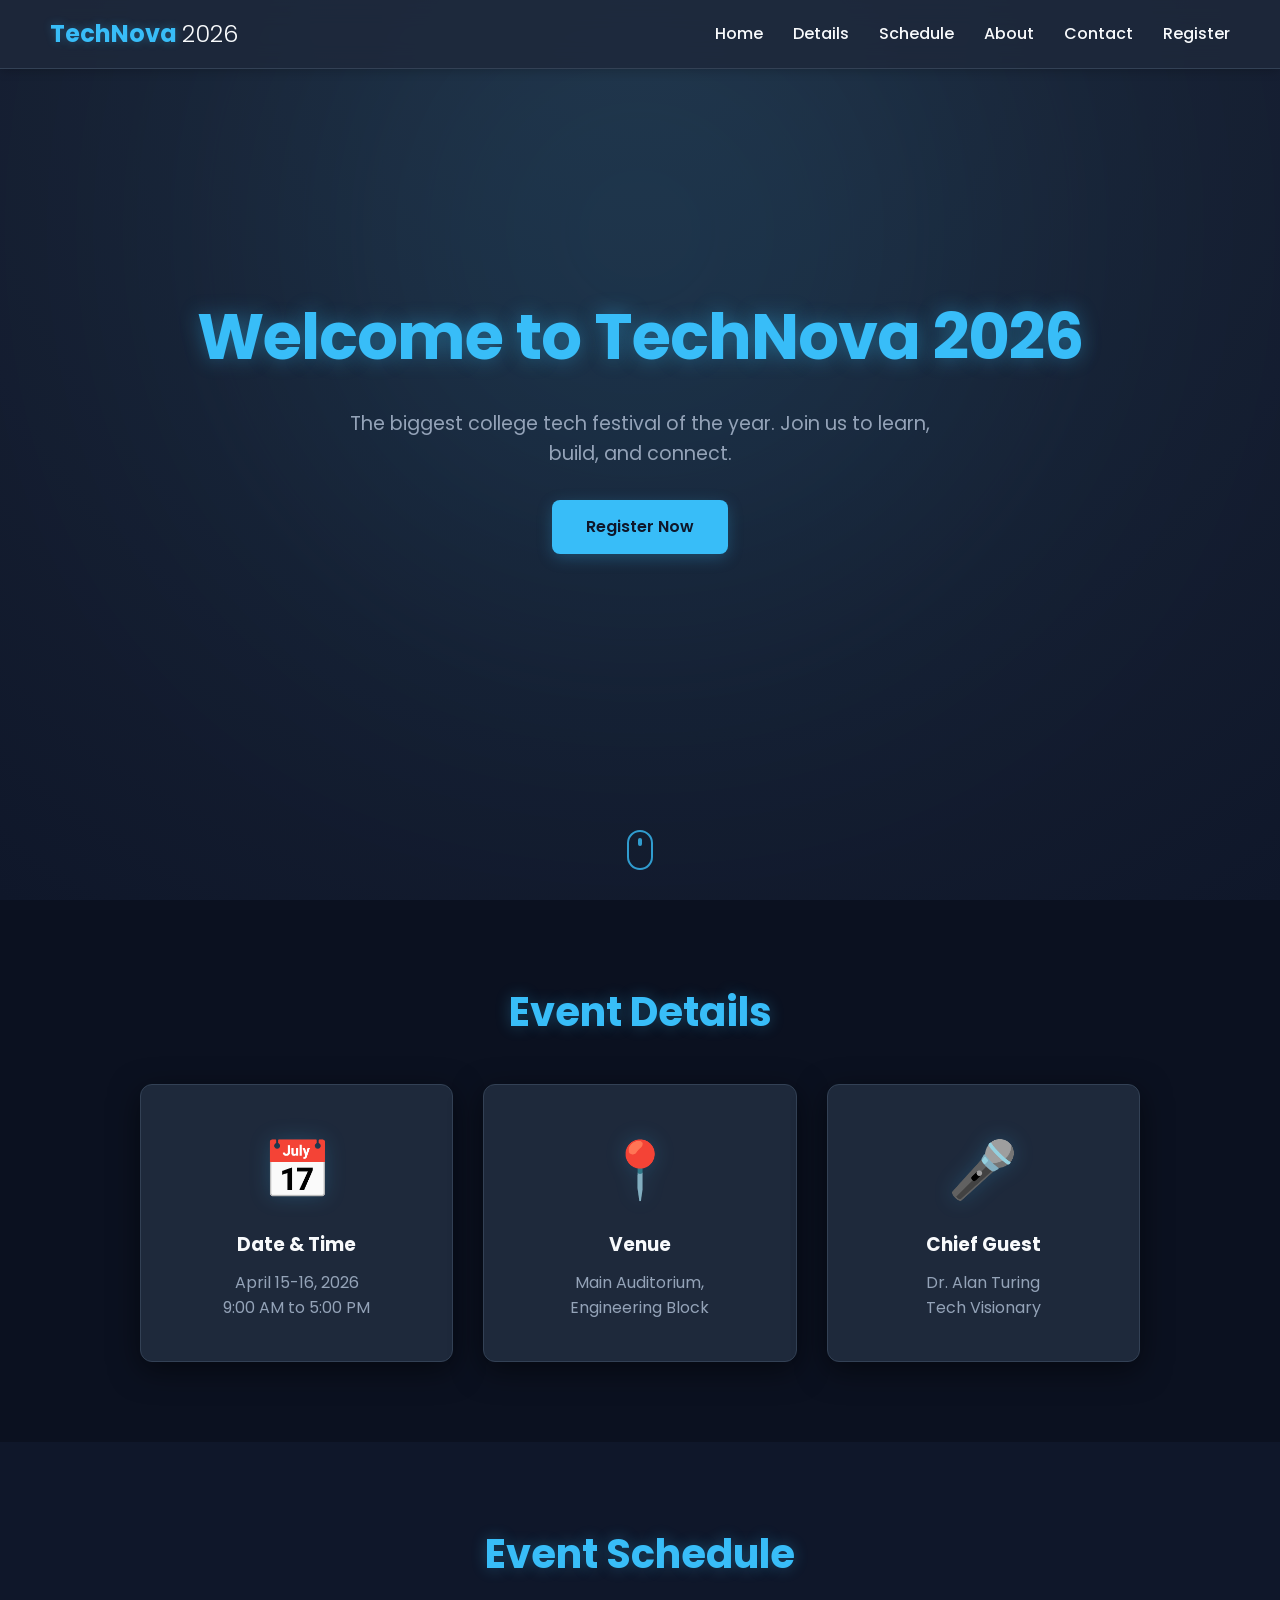
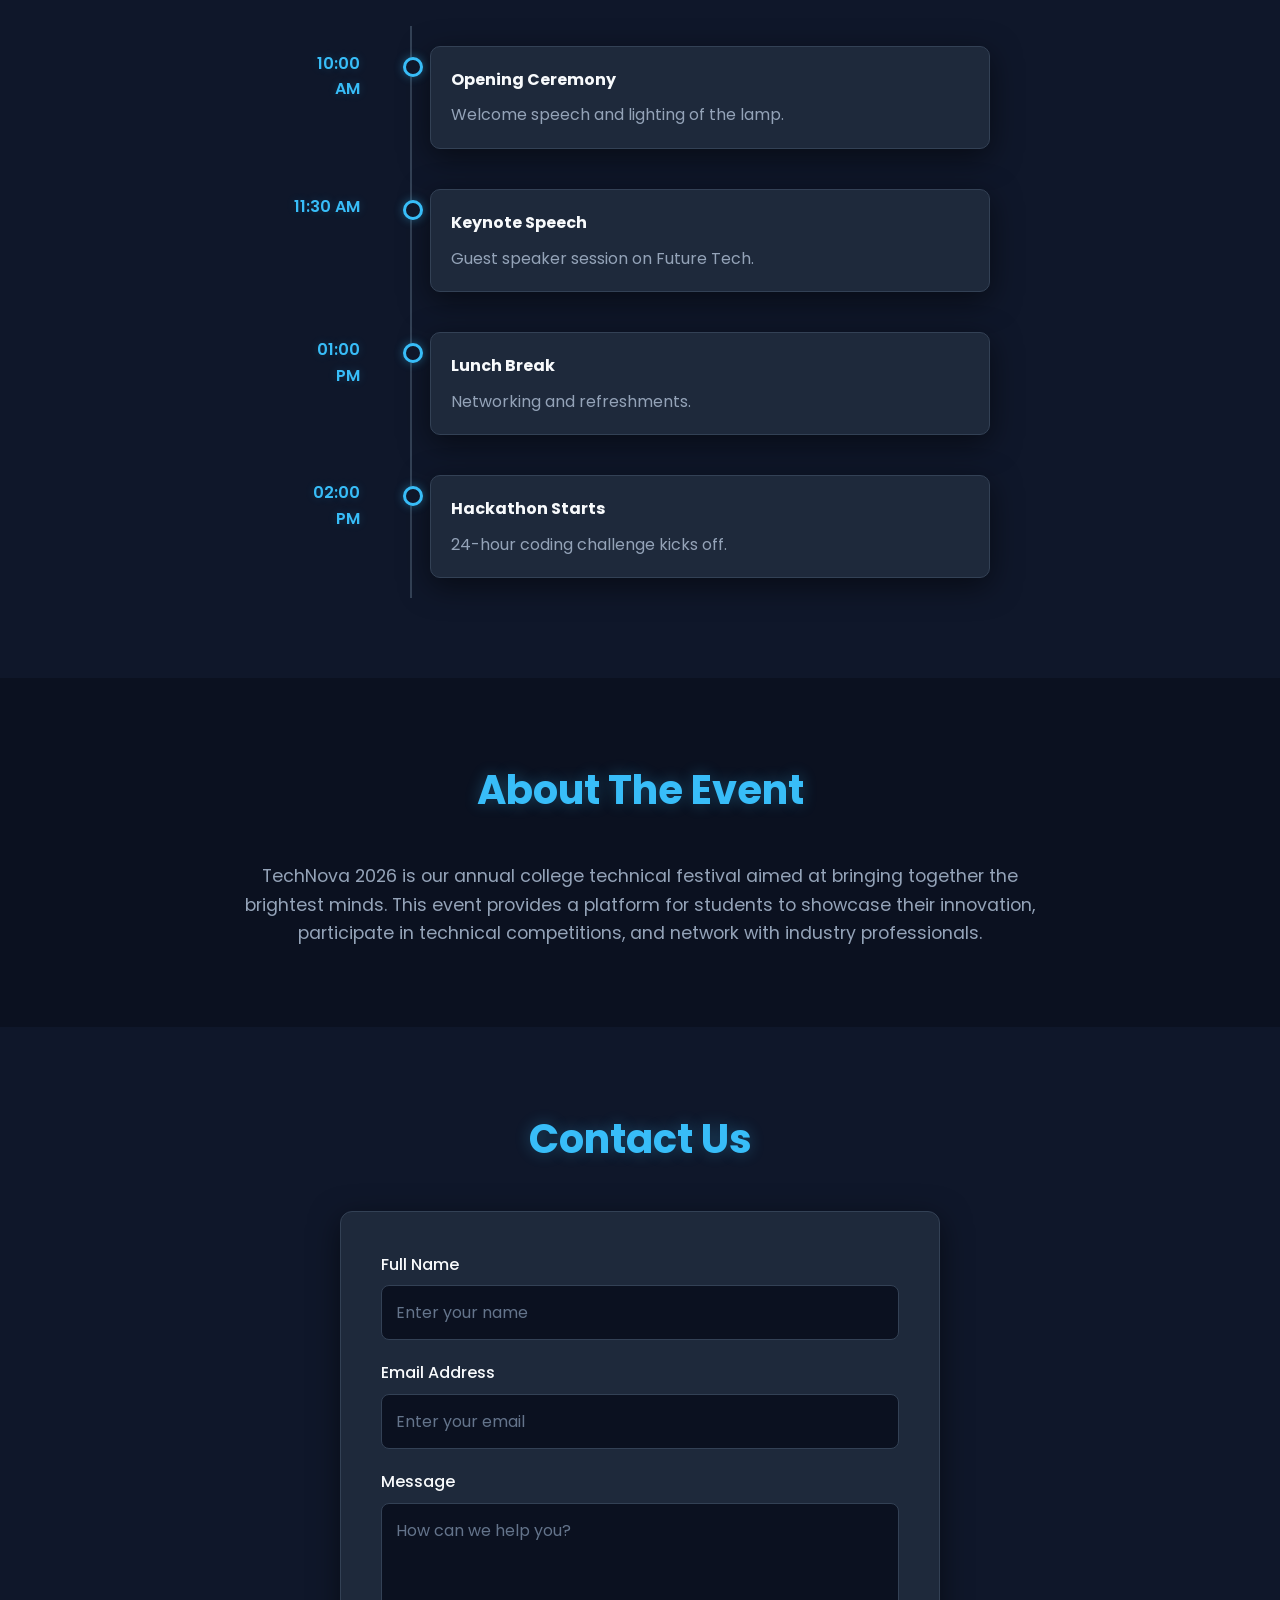
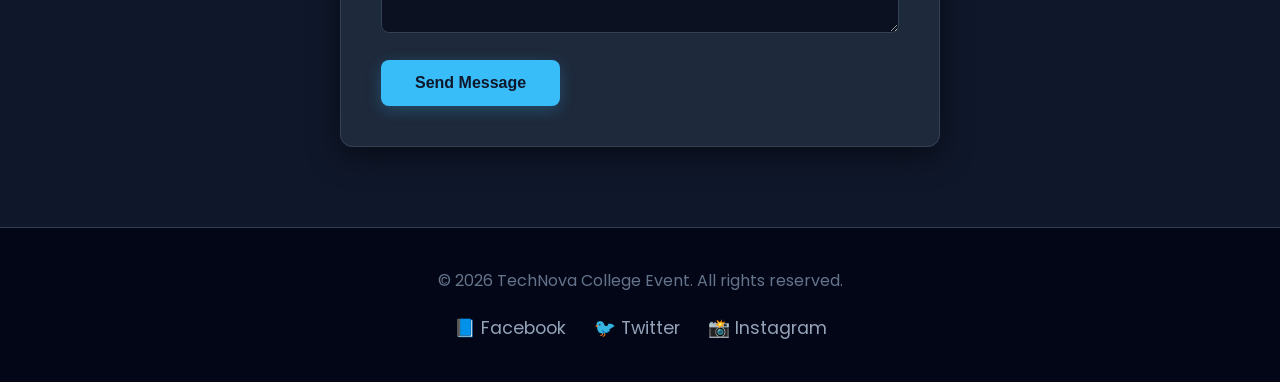
==== index.html @ 91aa0ccd "first commit" ====
<!DOCTYPE html>
<html lang="en">
<head>
    <meta charset="UTF-8">
    <meta name="viewport" content="width=device-width, initial-scale=1.0">
    <title>TechNova 2026 - College Tech Fest</title>
    <link href="https://fonts.googleapis.com/css2?family=Poppins:wght@300;400;500;600;700&display=swap" rel="stylesheet">
    <link rel="stylesheet" href="style.css">
</head>
<body>

    <header id="navbar">
        <div class="logo">TechNova <span>2026</span></div>
        <nav>
            <ul class="nav-links">
                <li><a href="#home">Home</a></li>
                <li><a href="#details">Details</a></li>
                <li><a href="#schedule">Schedule</a></li>
                <li><a href="#about">About</a></li>
                <li><a href="#contact">Contact</a></li>
                <li><a href="register.html">Register</a></li>
            </ul>
        </nav>
        <div class="hamburger">
            <div class="line"></div>
            <div class="line"></div>
            <div class="line"></div>
        </div>
    </header>

    <section id="home" class="hero">
        <div class="hero-content fade-in">
            <h1>Welcome to TechNova 2026</h1>
            <p>The biggest college tech festival of the year. Join us to learn, build, and connect.</p>
            <a href="register.html" class="btn">Register Now</a>
        </div>
        <div class="scroll-mouse"></div>
    </section>

    <section id="details" class="details fade-in">
        <h2>Event Details</h2>
        <div class="cards-container">
            <div class="card">
                <div class="card-icon">📅</div>
                <h3>Date & Time</h3>
                <p>April 15-16, 2026</p>
                <p>9:00 AM to 5:00 PM</p>
            </div>
            <div class="card">
                <div class="card-icon">📍</div>
                <h3>Venue</h3>
                <p>Main Auditorium,</p>
                <p>Engineering Block</p>
            </div>
            <div class="card">
                <div class="card-icon">🎤</div>
                <h3>Chief Guest</h3>
                <p>Dr. Alan Turing</p>
                <p>Tech Visionary</p>
            </div>
        </div>
    </section>

    <section id="schedule" class="schedule fade-in">
        <h2>Event Schedule</h2>
        <div class="timeline">
            <div class="timeline-item">
                <div class="time">10:00 AM</div>
                <div class="event-info">
                    <h4>Opening Ceremony</h4>
                    <p>Welcome speech and lighting of the lamp.</p>
                </div>
            </div>
            <div class="timeline-item">
                <div class="time">11:30 AM</div>
                <div class="event-info">
                    <h4>Keynote Speech</h4>
                    <p>Guest speaker session on Future Tech.</p>
                </div>
            </div>
            <div class="timeline-item">
                <div class="time">01:00 PM</div>
                <div class="event-info">
                    <h4>Lunch Break</h4>
                    <p>Networking and refreshments.</p>
                </div>
            </div>
            <div class="timeline-item">
                <div class="time">02:00 PM</div>
                <div class="event-info">
                    <h4>Hackathon Starts</h4>
                    <p>24-hour coding challenge kicks off.</p>
                </div>
            </div>
        </div>
    </section>

    <section id="about" class="about fade-in">
        <h2>About The Event</h2>
        <div class="about-content">
            <p>TechNova 2026 is our annual college technical festival aimed at bringing together the brightest minds. This event provides a platform for students to showcase their innovation, participate in technical competitions, and network with industry professionals.</p>
        </div>
    </section>

    <section id="contact" class="contact fade-in">
        <h2>Contact Us</h2>
        <div class="form-container">
            <form id="contact-form">
                <div class="input-group">
                    <label for="name">Full Name</label>
                    <input type="text" id="name" placeholder="Enter your name" required>
                </div>
                <div class="input-group">
                    <label for="email">Email Address</label>
                    <input type="email" id="email" placeholder="Enter your email" required>
                </div>
                <div class="input-group">
                    <label for="message">Message</label>
                    <textarea id="message" rows="4" placeholder="How can we help you?" required></textarea>
                </div>
                <button type="submit" class="btn">Send Message</button>
            </form>
        </div>
    </section>

    <footer>
        <p>&copy; 2026 TechNova College Event. All rights reserved.</p>
        <div class="socials">
            <a href="#">📘 Facebook</a>
            <a href="#">🐦 Twitter</a>
            <a href="#">📸 Instagram</a>
        </div>
    </footer>

    <script src="script.js"></script>
</body>
</html>
---- style.css ----
* {
    margin: 0;
    padding: 0;
    box-sizing: border-box;
}

html {
    scroll-behavior: smooth;
}

:root {
    --primary-blue: #38bdf8;
    --primary-hover: #0284c7;
    --bg-main: #0f172a;
    --bg-alt: #0b1120;
    --surface: #1e293b;
    --border-color: #334155;
    --text-main: #f8fafc;
    --text-muted: #94a3b8;
    --shadow: 0 8px 30px rgba(0,0,0,0.5);
    --transition: all 0.3s ease;
}

body {
    font-family: 'Poppins', sans-serif;
    background-color: var(--bg-main);
    color: var(--text-main);
    line-height: 1.6;
}

h1, h2, h3, h4 {
    color: var(--text-main);
    margin-bottom: 10px;
}

h2 {
    text-align: center;
    font-size: 2.5rem;
    margin-bottom: 40px;
    color: var(--primary-blue);
    text-shadow: 0 0 15px rgba(56, 189, 248, 0.3);
}

p {
    color: var(--text-muted);
}

header {
    background-color: rgba(30, 41, 59, 0.85);
    backdrop-filter: blur(12px);
    -webkit-backdrop-filter: blur(12px);
    border-bottom: 1px solid var(--border-color);
    padding: 15px 50px;
    display: flex;
    justify-content: space-between;
    align-items: center;
    position: fixed;
    top: 0;
    width: 100%;
    z-index: 1000;
    transition: var(--transition);
}

.logo {
    font-size: 1.5rem;
    font-weight: 700;
    color: var(--primary-blue);
    text-shadow: 0 0 10px rgba(56, 189, 248, 0.3);
}

.logo span {
    color: var(--text-main);
    font-weight: 300;
    text-shadow: none;
}

nav ul {
    list-style: none;
    display: flex;
}

nav ul li {
    margin-left: 30px;
}

nav ul li a {
    text-decoration: none;
    color: var(--text-main);
    font-weight: 500;
    transition: var(--transition);
}

nav ul li a:hover {
    color: var(--primary-blue);
    text-shadow: 0 0 8px rgba(56, 189, 248, 0.4);
}

.hamburger {
    display: none;
    cursor: pointer;
}

.hamburger .line {
    width: 25px;
    height: 3px;
    background-color: var(--text-main);
    margin: 5px;
    border-radius: 3px;
}

.hero {
    height: 100vh;
    background: radial-gradient(circle at center top, #1e293b 0%, #0f172a 100%);
    display: flex;
    align-items: center;
    justify-content: center;
    text-align: center;
    padding: 0 20px;
    position: relative;
    overflow: hidden;
}

.hero::before {
    content: '';
    position: absolute;
    width: 50vw;
    height: 50vw;
    background: var(--primary-blue);
    filter: blur(180px);
    opacity: 0.15;
    border-radius: 50%;
    z-index: 0;
    top: -10%;
}

.hero-content {
    margin-top: -60px;
    position: relative;
    z-index: 1;
}

.hero-content h1 {
    font-size: 4rem;
    color: var(--primary-blue);
    margin-bottom: 20px;
    text-shadow: 0 0 20px rgba(56, 189, 248, 0.4);
    letter-spacing: -1px;
}

.hero-content p {
    font-size: 1.2rem;
    max-width: 600px;
    margin: 0 auto 30px auto;
    color: var(--text-muted);
}

.btn {
    display: inline-block;
    background-color: var(--primary-blue);
    color: #0f172a;
    padding: 14px 34px;
    border-radius: 8px;
    text-decoration: none;
    font-weight: 600;
    border: none;
    cursor: pointer;
    transition: var(--transition);
    font-size: 1rem;
    box-shadow: 0 4px 15px rgba(56, 189, 248, 0.25);
}

.btn:hover {
    background-color: var(--primary-hover);
    transform: translateY(-3px);
    box-shadow: 0 8px 25px rgba(56, 189, 248, 0.4);
    color: #ffffff;
}

.details {
    padding: 80px 20px;
    background-color: var(--bg-alt);
}

.cards-container {
    display: flex;
    justify-content: center;
    gap: 30px;
    flex-wrap: wrap;
    max-width: 1000px;
    margin: 0 auto;
}

.card {
    background-color: var(--surface);
    padding: 40px 30px;
    border-radius: 12px;
    border: 1px solid var(--border-color);
    box-shadow: var(--shadow);
    text-align: center;
    flex: 1;
    min-width: 250px;
    transition: var(--transition);
    position: relative;
    overflow: hidden;
}

.card:hover {
    transform: translateY(-8px);
    border-color: var(--primary-blue);
    box-shadow: 0 10px 30px rgba(56, 189, 248, 0.15);
}

.card-icon {
    font-size: 3.5rem;
    margin-bottom: 15px;
    filter: drop-shadow(0 0 10px rgba(56, 189, 248, 0.2));
}

.card h3 {
    color: var(--text-main);
}

.schedule {
    padding: 80px 20px;
    background-color: var(--bg-main);
}

.timeline {
    max-width: 700px;
    margin: 0 auto;
    position: relative;
    padding: 20px 0;
}

.timeline::before {
    content: '';
    position: absolute;
    top: 0;
    bottom: 0;
    left: 120px;
    width: 2px;
    background-color: var(--border-color);
}

.timeline-item {
    display: flex;
    margin-bottom: 40px;
    position: relative;
    align-items: flex-start;
}

.timeline-item:last-child {
    margin-bottom: 0;
}

.time {
    width: 100px;
    font-weight: 600;
    color: var(--primary-blue);
    text-align: right;
    padding-right: 30px;
    padding-top: 5px;
    flex-shrink: 0;
    text-shadow: 0 0 10px rgba(56, 189, 248, 0.2);
}

.event-info {
    background-color: var(--surface);
    padding: 20px;
    border-radius: 10px;
    border: 1px solid var(--border-color);
    box-shadow: var(--shadow);
    flex: 1;
    margin-left: 40px;
    position: relative;
    transition: var(--transition);
}

.event-info:hover {
    border-color: var(--primary-blue);
    box-shadow: 0 5px 20px rgba(56, 189, 248, 0.1);
}

.event-info h4 {
    color: var(--text-main);
}

.event-info::before {
    content: '';
    position: absolute;
    left: -28px;
    top: 10px;
    width: 14px;
    height: 14px;
    background-color: var(--bg-main);
    border: 3px solid var(--primary-blue);
    border-radius: 50%;
    box-shadow: 0 0 10px rgba(56, 189, 248, 0.4);
    z-index: 2;
}

.about {
    padding: 80px 20px;
    background-color: var(--bg-alt);
    text-align: center;
}

.about-content {
    max-width: 800px;
    margin: 0 auto;
    font-size: 1.1rem;
    color: var(--text-muted);
}

.contact {
    padding: 80px 20px;
    background-color: var(--bg-main);
}

.form-container {
    max-width: 600px;
    margin: 0 auto;
    background-color: var(--surface);
    padding: 40px;
    border-radius: 12px;
    border: 1px solid var(--border-color);
    box-shadow: var(--shadow);
}

.input-group {
    margin-bottom: 20px;
    text-align: left;
}

.input-group label {
    display: block;
    margin-bottom: 8px;
    font-weight: 500;
    color: var(--text-main);
}

.input-group input, 
.input-group textarea {
    width: 100%;
    padding: 14px;
    background-color: var(--bg-alt);
    border: 1px solid var(--border-color);
    color: var(--text-main);
    border-radius: 8px;
    font-family: 'Poppins', sans-serif;
    font-size: 1rem;
    outline: none;
    transition: var(--transition);
}

.input-group input::placeholder, 
.input-group textarea::placeholder {
    color: #64748b;
}

.input-group input:focus, 
.input-group textarea:focus {
    border-color: var(--primary-blue);
    background-color: var(--bg-main);
    box-shadow: 0 0 0 3px rgba(56, 189, 248, 0.15);
}

footer {
    background-color: #020617;
    color: var(--text-muted);
    text-align: center;
    padding: 40px 20px;
    border-top: 1px solid var(--border-color);
}

footer p {
    color: #64748b;
    margin-bottom: 20px;
}

.socials a {
    color: var(--text-muted);
    text-decoration: none;
    margin: 0 12px;
    font-size: 1.1rem;
    transition: var(--transition);
}

.socials a:hover {
    color: var(--primary-blue);
    text-shadow: 0 0 10px rgba(56, 189, 248, 0.4);
}

.fade-in {
    opacity: 0;
    transform: translateY(30px);
    transition: opacity 0.8s ease-out, transform 0.8s ease-out;
}

.fade-in.appear {
    opacity: 1;
    transform: translateY(0);
}

.scroll-mouse {
    position: absolute;
    bottom: 30px;
    left: 50%;
    transform: translateX(-50%);
    width: 26px;
    height: 40px;
    border: 2px solid var(--primary-blue);
    border-radius: 20px;
    z-index: 10;
    opacity: 0.8;
}

.scroll-mouse::before {
    content: '';
    position: absolute;
    top: 6px;
    left: 50%;
    transform: translateX(-50%);
    width: 4px;
    height: 8px;
    background-color: var(--primary-blue);
    border-radius: 2px;
    animation: scroll-wheel 1.5s infinite;
}

@keyframes scroll-wheel {
    0% {
        transform: translate(-50%, 0);
        opacity: 1;
    }
    100% {
        transform: translate(-50%, 15px);
        opacity: 0;
    }
}

@media (max-width: 768px) {
    header {
        padding: 15px 20px;
        background-color: rgba(30, 41, 59, 0.98);
    }

    nav ul {
        display: none;
        flex-direction: column;
        width: 100%;
        position: absolute;
        top: 65px;
        left: 0;
        background-color: var(--surface);
        text-align: center;
        border-bottom: 1px solid var(--border-color);
        box-shadow: var(--shadow);
    }
    
    nav ul.active {
        display: flex;
    }
    
    nav ul li {
        margin: 15px 0;
    }
    
    .hamburger {
        display: block;
    }

    .hero-content h1 {
        font-size: 2.8rem;
    }
    
    .hero::before {
        width: 80vw;
        height: 80vw;
    }

    .timeline::before {
        left: 20px;
    }
    
    .time {
        width: 100%;
        text-align: left;
        padding: 0 0 10px 40px;
    }
    
    .timeline-item {
        flex-direction: column;
    }
    
    .event-info {
        margin-left: 40px;
        width: calc(100% - 40px);
    }
    
    .event-info::before {
        left: -29px;
        top: -32px;
    }

    .cards-container {
        flex-direction: column;
    }
}
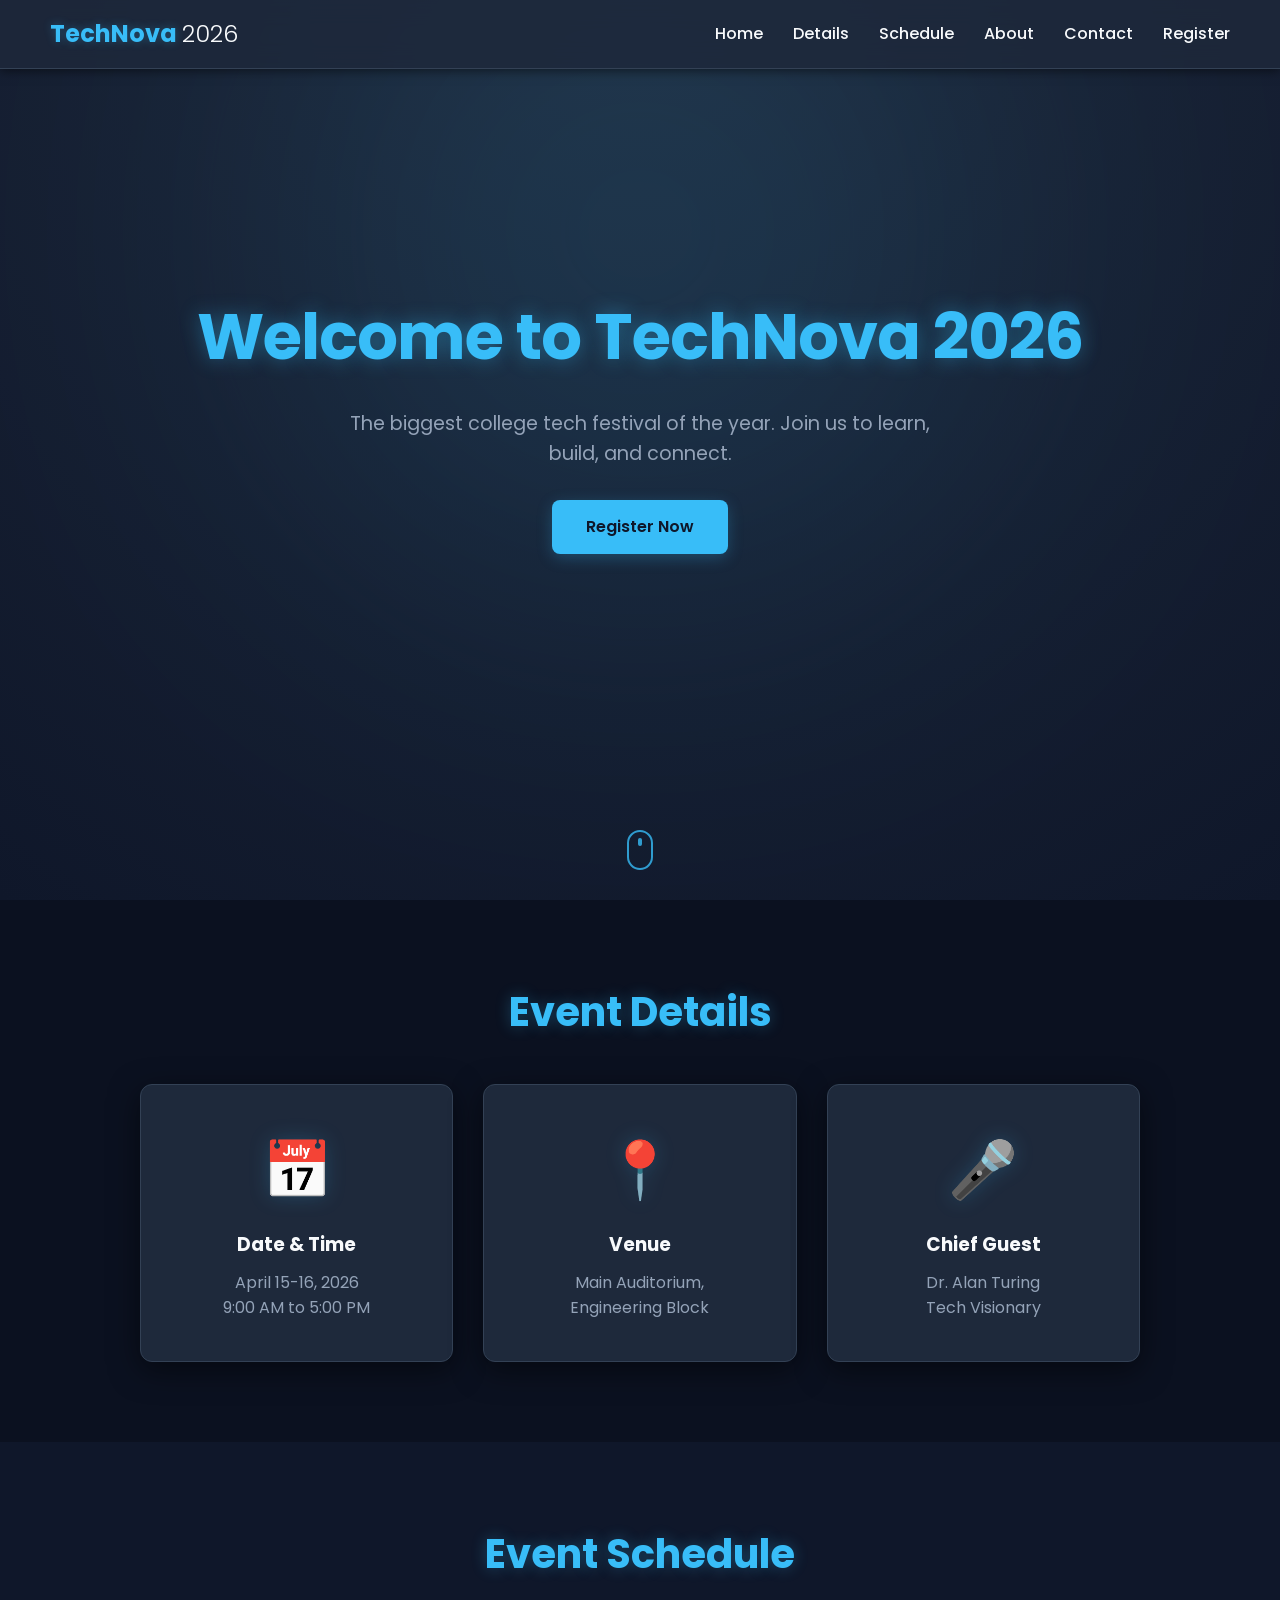
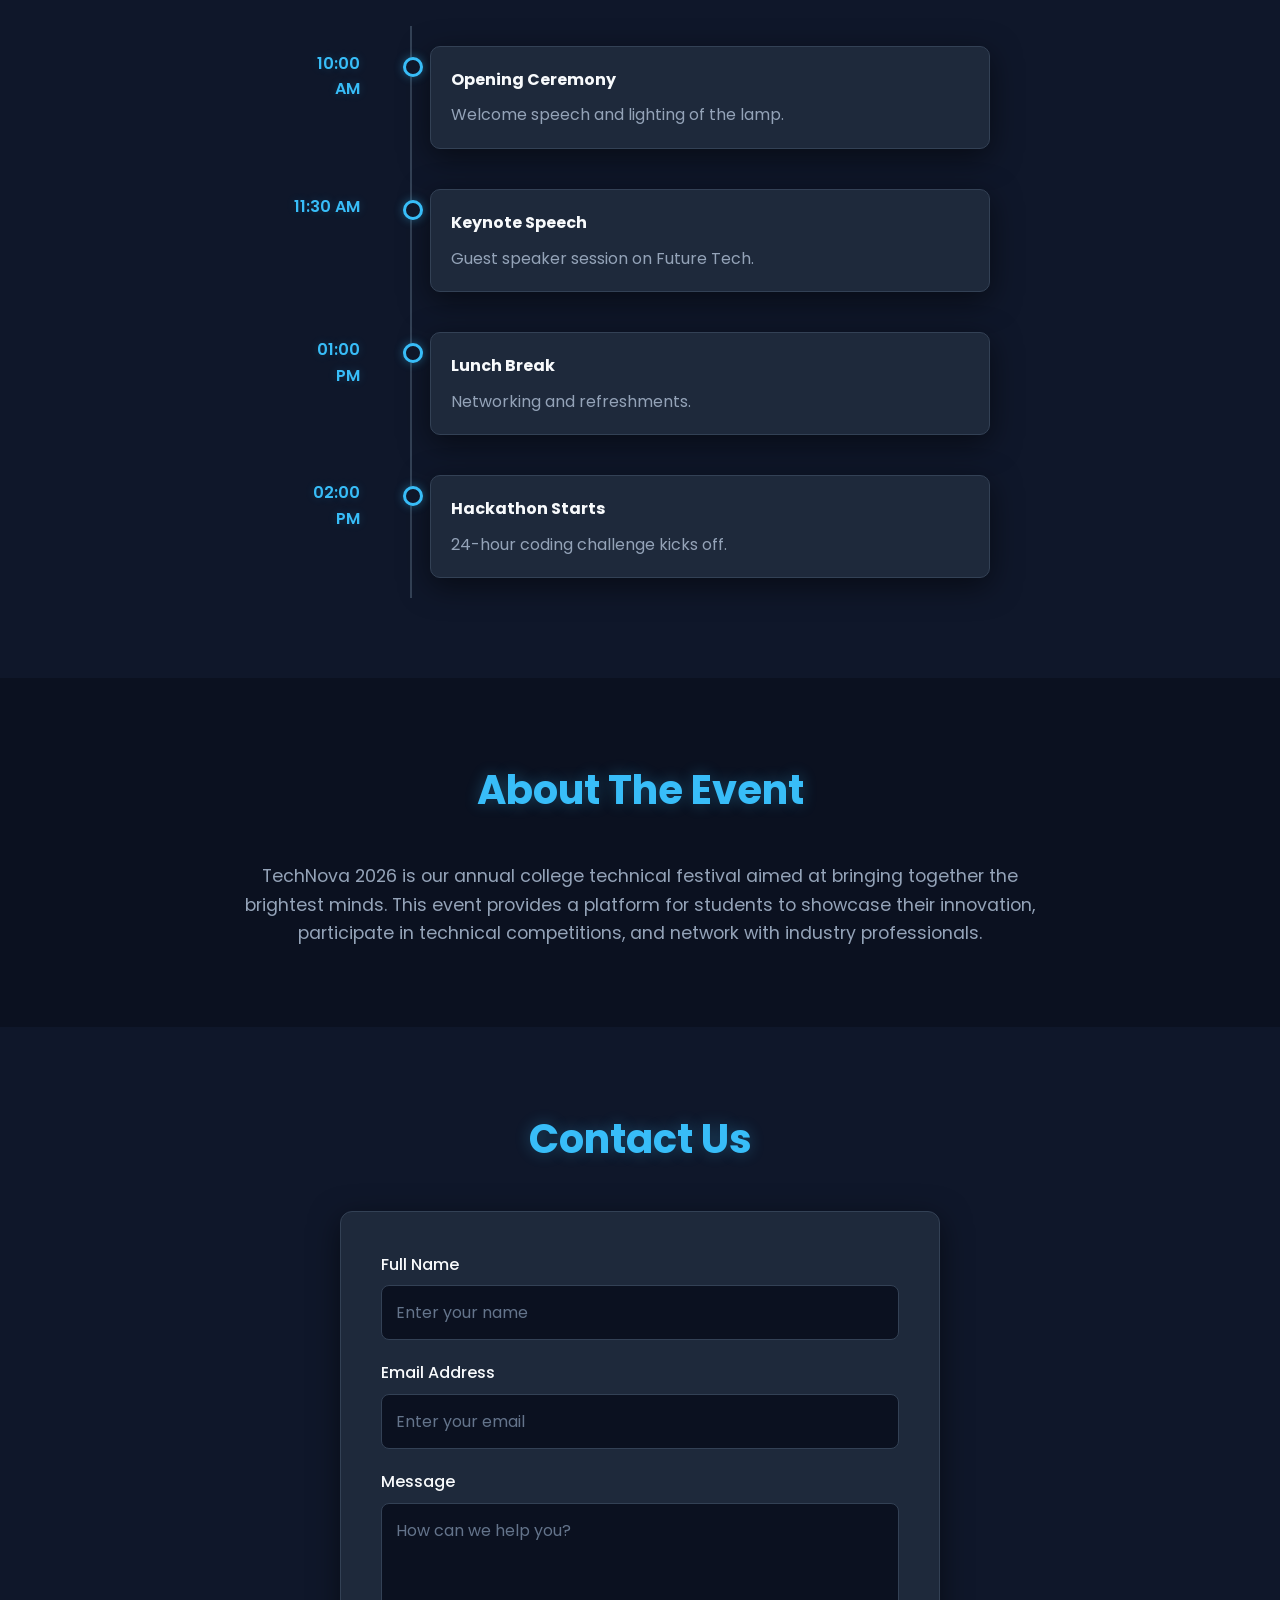
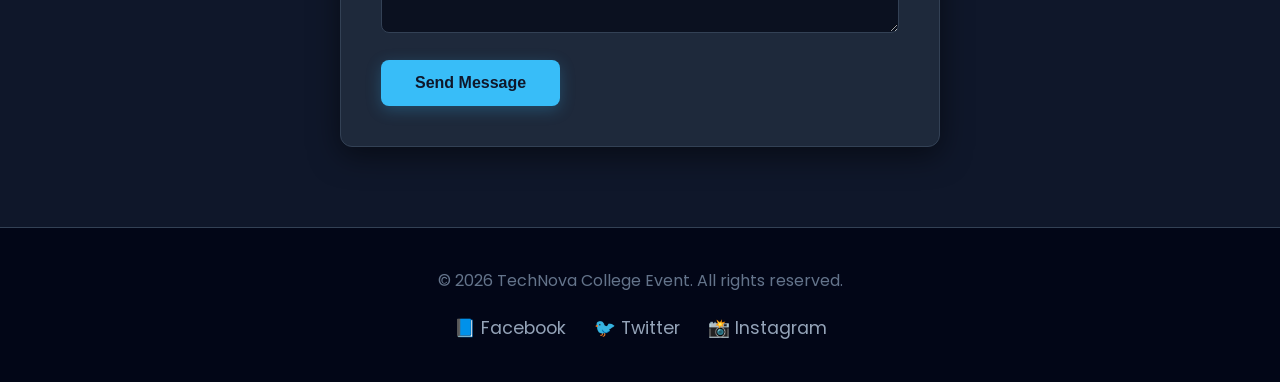
==== commit 2584b720: "last" ====
--- a/index.html
+++ b/index.html
@@ -1,16 +1,20 @@
 <!DOCTYPE html>
 <html lang="en">
+
 <head>
     <meta charset="UTF-8">
     <meta name="viewport" content="width=device-width, initial-scale=1.0">
     <title>TechNova 2026 - College Tech Fest</title>
-    <link href="https://fonts.googleapis.com/css2?family=Poppins:wght@300;400;500;600;700&display=swap" rel="stylesheet">
+    <link href="https://fonts.googleapis.com/css2?family=Poppins:wght@300;400;500;600;700&display=swap"
+        rel="stylesheet">
     <link rel="stylesheet" href="style.css">
 </head>
+
 <body>
 
     <header id="navbar">
         <div class="logo">TechNova <span>2026</span></div>
+        <input type="checkbox" id="nav-toggle" class="nav-toggle">
         <nav>
             <ul class="nav-links">
                 <li><a href="#home">Home</a></li>
@@ -21,11 +25,11 @@
                 <li><a href="register.html">Register</a></li>
             </ul>
         </nav>
-        <div class="hamburger">
+        <label for="nav-toggle" class="hamburger">
             <div class="line"></div>
             <div class="line"></div>
             <div class="line"></div>
-        </div>
+        </label>
     </header>
 
     <section id="home" class="hero">
@@ -98,7 +102,9 @@
     <section id="about" class="about fade-in">
         <h2>About The Event</h2>
         <div class="about-content">
-            <p>TechNova 2026 is our annual college technical festival aimed at bringing together the brightest minds. This event provides a platform for students to showcase their innovation, participate in technical competitions, and network with industry professionals.</p>
+            <p>TechNova 2026 is our annual college technical festival aimed at bringing together the brightest minds.
+                This event provides a platform for students to showcase their innovation, participate in technical
+                competitions, and network with industry professionals.</p>
         </div>
     </section>
 
@@ -134,4 +140,5 @@
 
     <script src="script.js"></script>
 </body>
-</html>
+
+</html>
--- a/style.css
+++ b/style.css
@@ -58,6 +58,7 @@
     top: 0;
     width: 100%;
     z-index: 1000;
+    box-shadow: 0 2px 10px rgba(0,0,0,0.5);
     transition: var(--transition);
 }
 
@@ -93,6 +94,10 @@
 nav ul li a:hover {
     color: var(--primary-blue);
     text-shadow: 0 0 8px rgba(56, 189, 248, 0.4);
+}
+
+.nav-toggle {
+    display: none;
 }
 
 .hamburger {
@@ -394,12 +399,14 @@
 .fade-in {
     opacity: 0;
     transform: translateY(30px);
-    transition: opacity 0.8s ease-out, transform 0.8s ease-out;
-}
-
-.fade-in.appear {
-    opacity: 1;
-    transform: translateY(0);
+    animation: fadeInAnimation 0.8s ease-out forwards;
+}
+
+@keyframes fadeInAnimation {
+    to {
+        opacity: 1;
+        transform: translateY(0);
+    }
 }
 
 .scroll-mouse {
@@ -458,7 +465,7 @@
         box-shadow: var(--shadow);
     }
     
-    nav ul.active {
+    .nav-toggle:checked ~ nav ul {
         display: flex;
     }
     
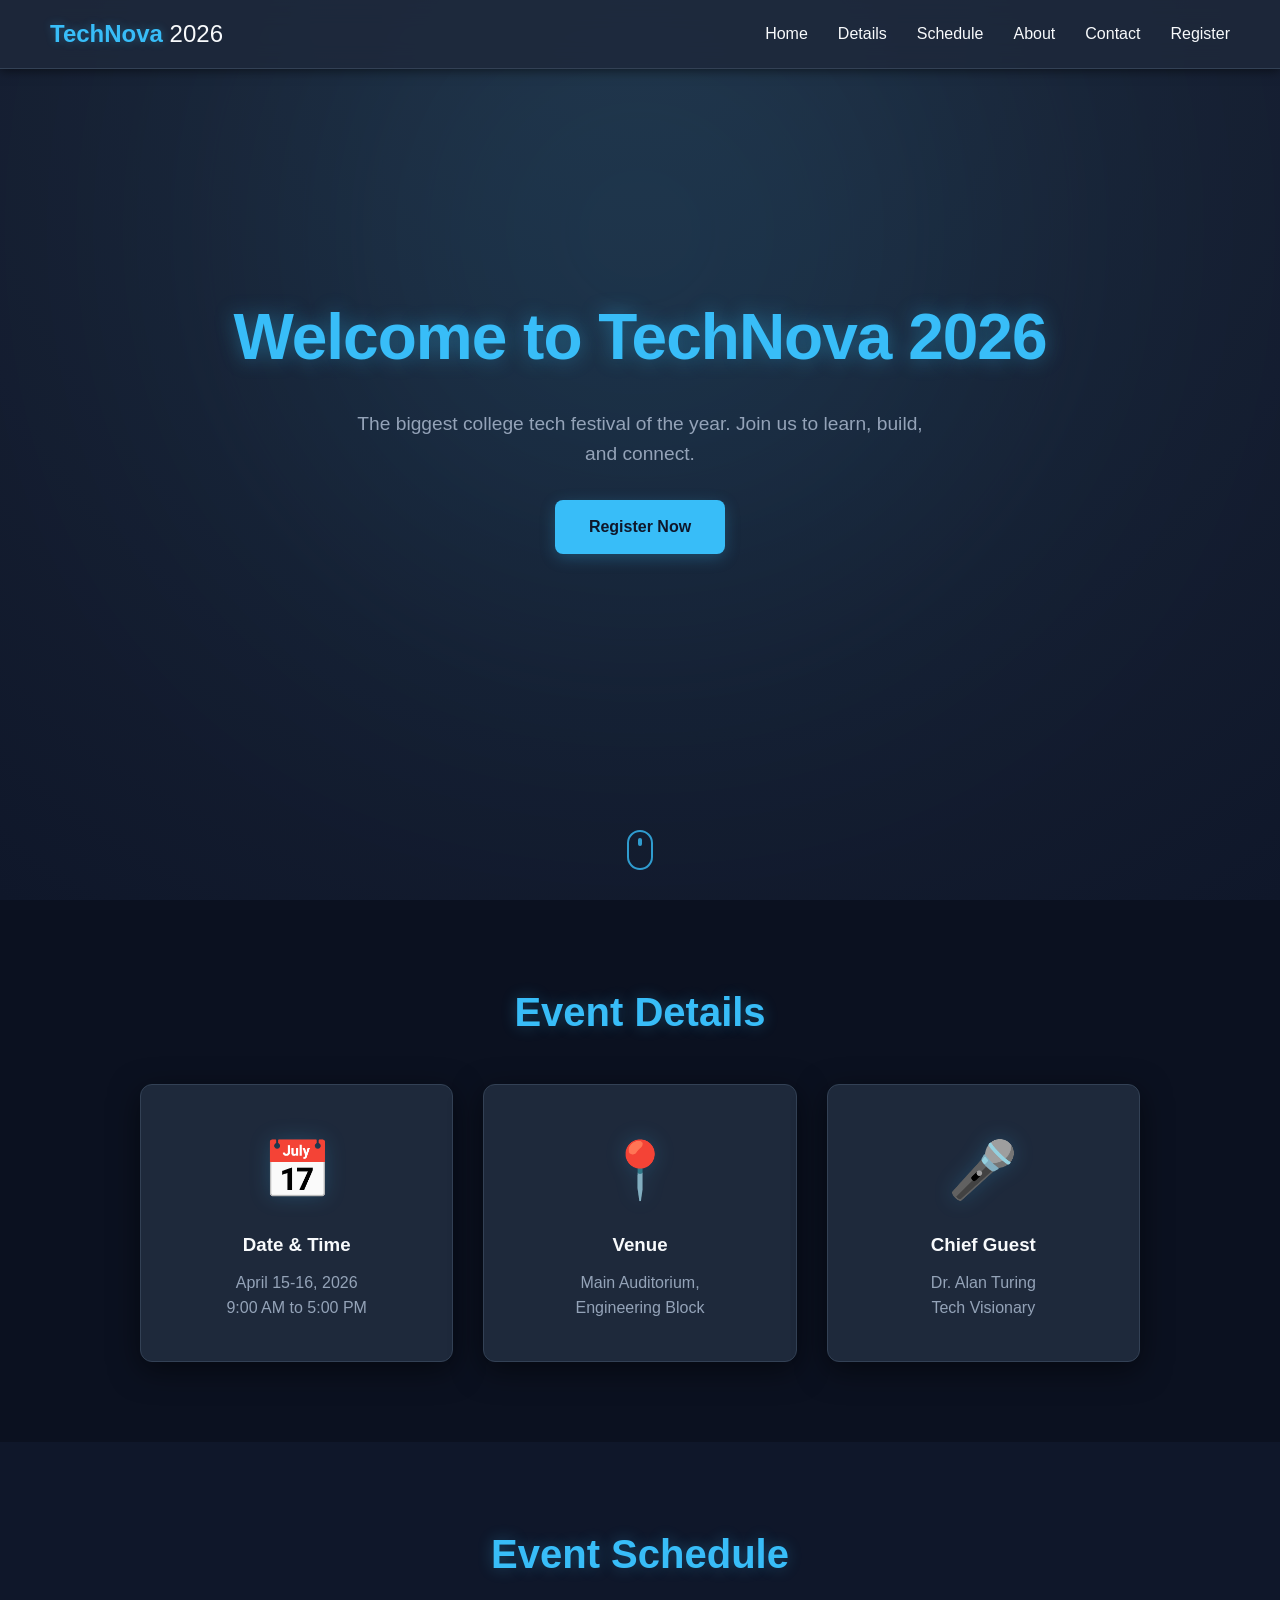
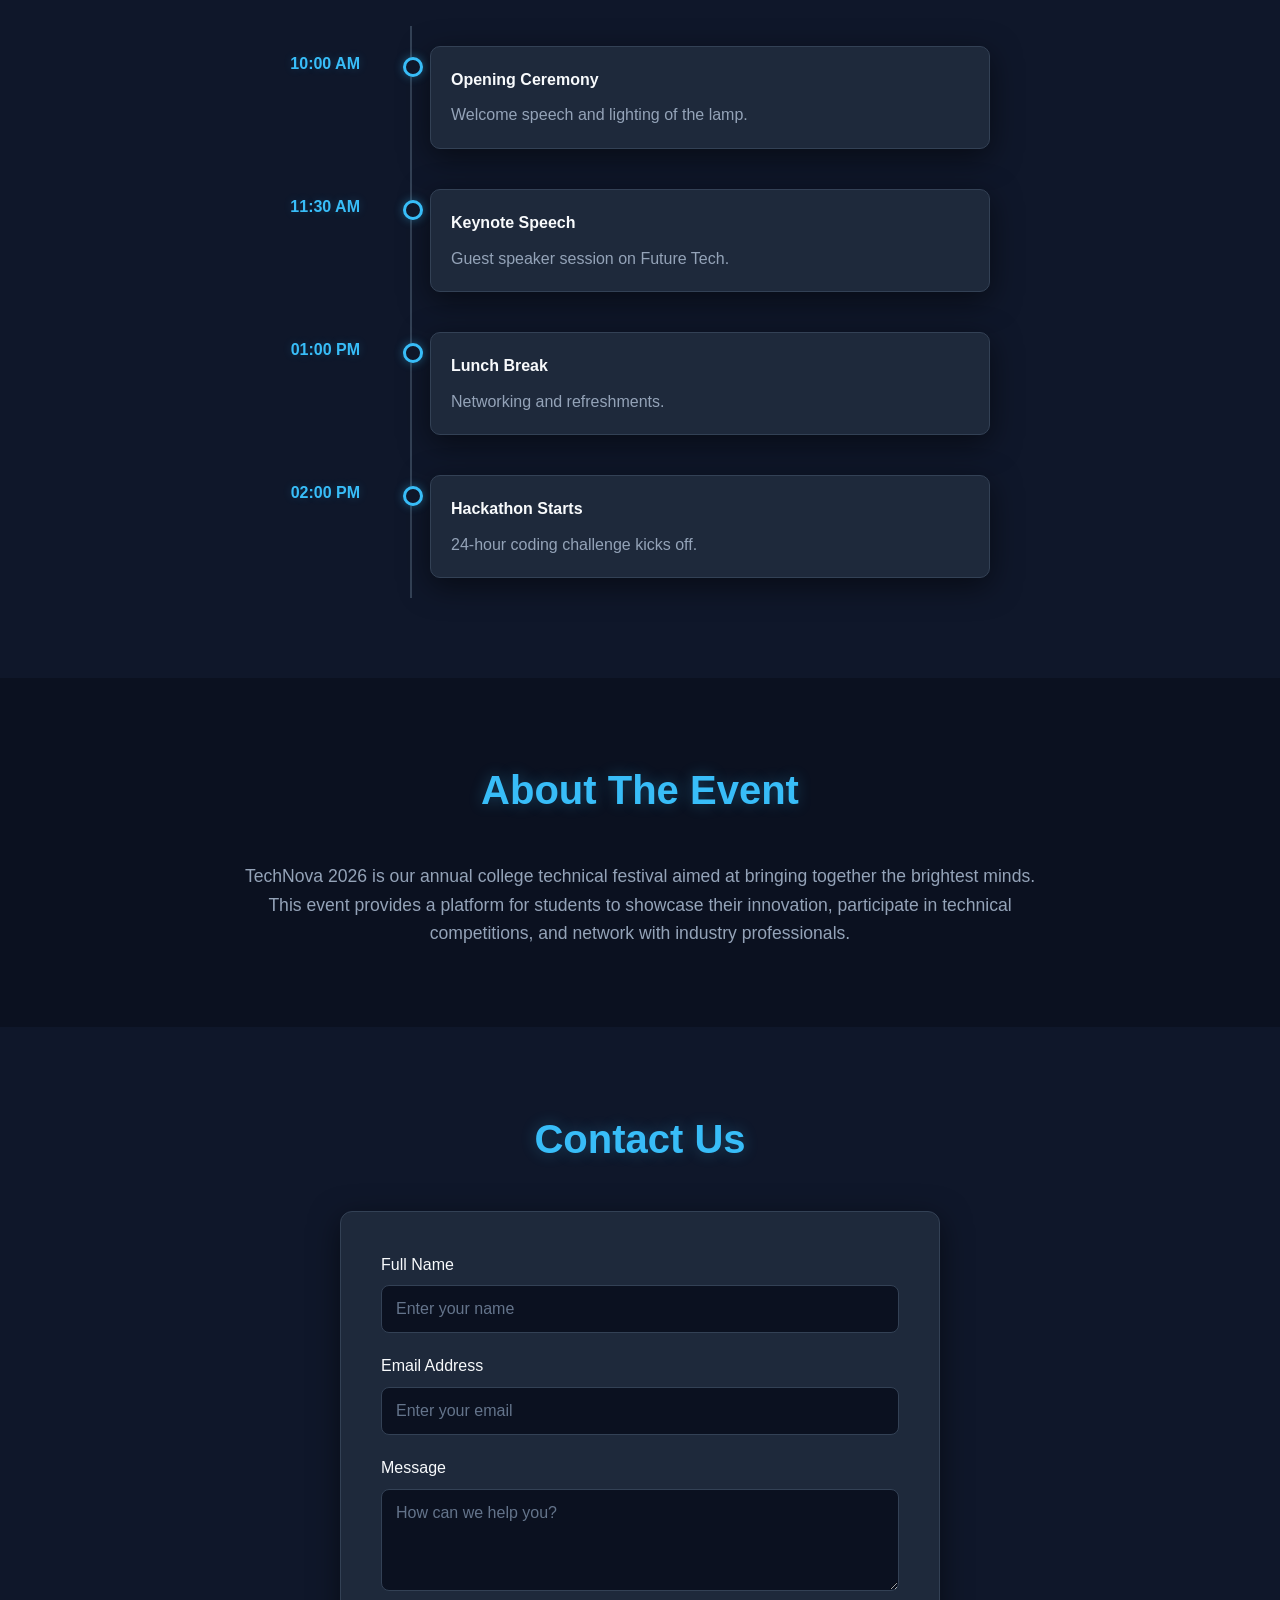
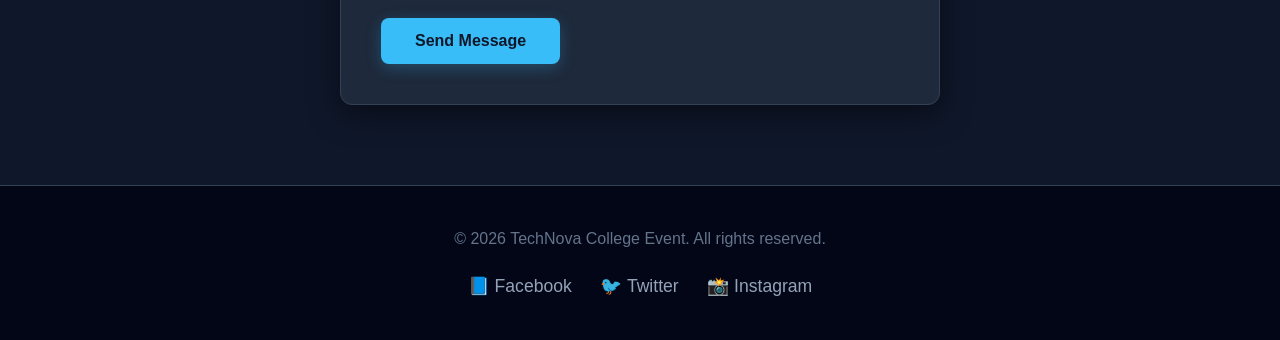
==== commit 8558337c: "Font" ====
--- a/index.html
+++ b/index.html
@@ -5,8 +5,6 @@
     <meta charset="UTF-8">
     <meta name="viewport" content="width=device-width, initial-scale=1.0">
     <title>TechNova 2026 - College Tech Fest</title>
-    <link href="https://fonts.googleapis.com/css2?family=Poppins:wght@300;400;500;600;700&display=swap"
-        rel="stylesheet">
     <link rel="stylesheet" href="style.css">
 </head>
 
--- a/style.css
+++ b/style.css
@@ -22,7 +22,7 @@
 }
 
 body {
-    font-family: 'Poppins', sans-serif;
+    font-family: 'Segoe UI', Arial, Helvetica, sans-serif;
     background-color: var(--bg-main);
     color: var(--text-main);
     line-height: 1.6;
@@ -352,7 +352,7 @@
     border: 1px solid var(--border-color);
     color: var(--text-main);
     border-radius: 8px;
-    font-family: 'Poppins', sans-serif;
+    font-family: 'Segoe UI', Arial, Helvetica, sans-serif;
     font-size: 1rem;
     outline: none;
     transition: var(--transition);
